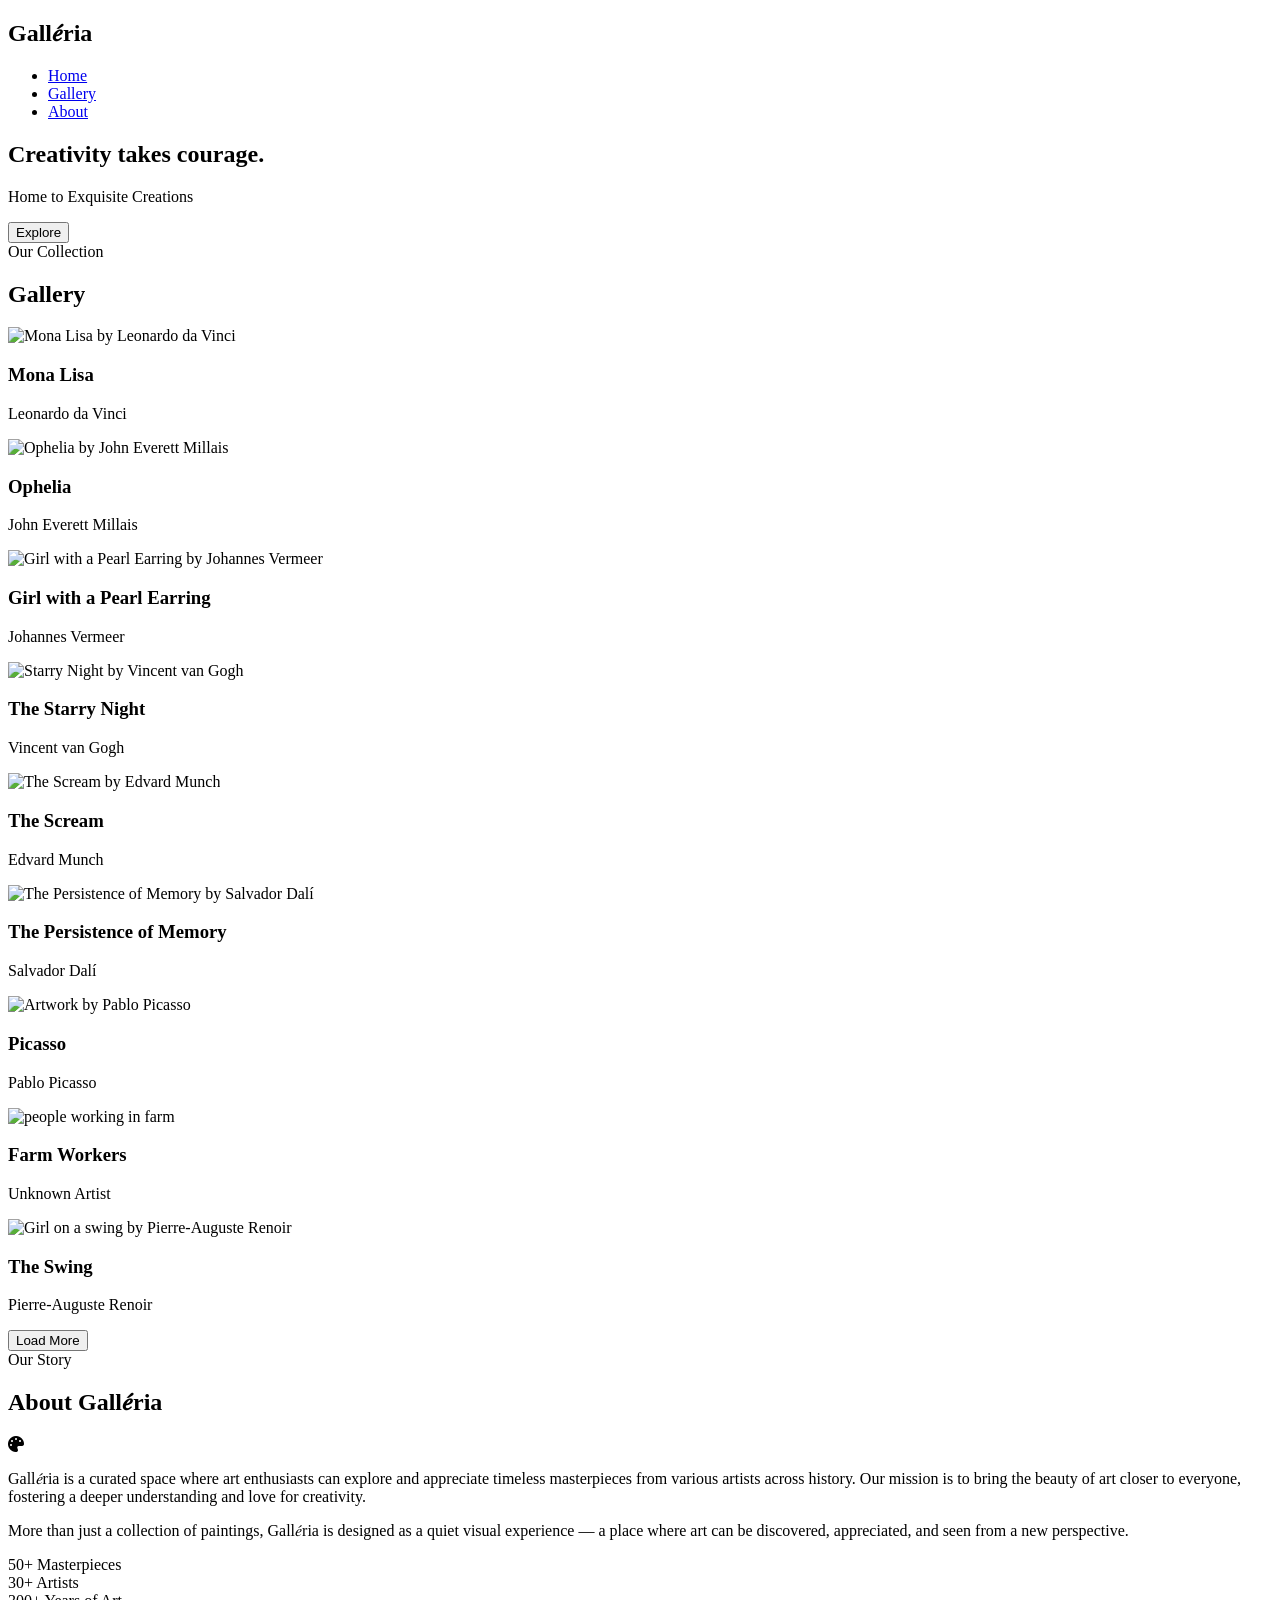
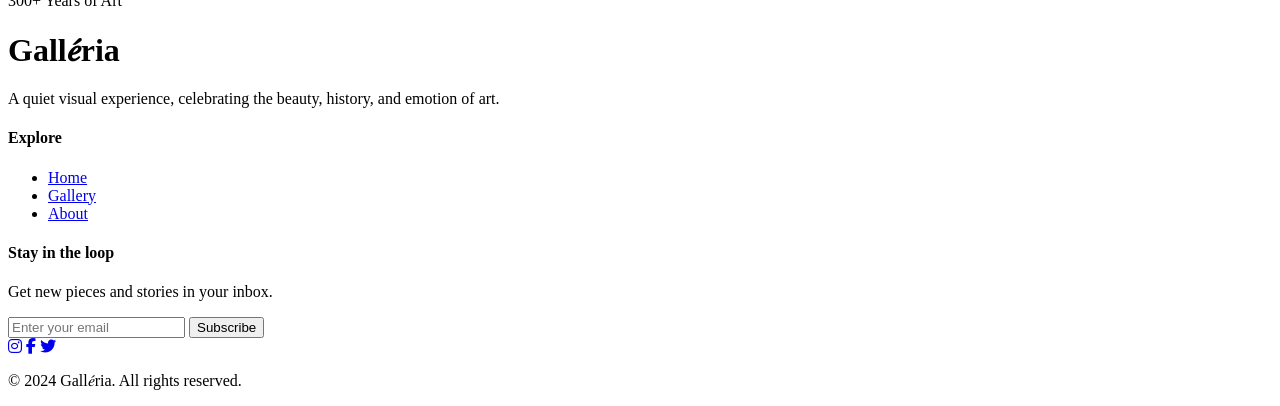
==== CodeAlpha_ImageGallery/index.html @ d137eac5 "Add initial HTML structure for image gallery" ====
<!DOCTYPE html>
<html lang="en">
<head>
  <meta charset="UTF-8">
  <meta name="viewport" content="width=device-width, initial-scale=1.0">

<link rel="preconnect" href="https://fonts.googleapis.com">
<link rel="preconnect" href="https://fonts.gstatic.com" crossorigin>
<link href="https://fonts.googleapis.com/css2?family=Coiny&family=Dancing+Script:wght@400..700&family=Playfair+Display:ital,wght@0,400..900;1,400..900&family=Poppins:ital,wght@0,100;0,200;0,300;0,400;0,500;0,600;0,700;0,800;0,900;1,100;1,200;1,300;1,400;1,500;1,600;1,700;1,800;1,900&display=swap" rel="stylesheet">

<link rel="stylesheet" href="https://cdnjs.cloudflare.com/ajax/libs/font-awesome/6.5.0/css/all.min.css">


  <link rel="stylesheet" href="image-gallery.css">
  <title>Galleria</title>
</head>
<body>
  <header>
    <nav class="navbar" id="navbar">
      <h1 class="logo">Gall𝑒́ria</h1>
      <ul>
        <li><a href="#home" class="nav-home" data-reload="true">Home</a></li>
        <li><a href="#gallery">Gallery</a></li>
        <li><a href="#about">About</a></li>
      </ul>
    </nav>
  </header>
  <section class="hero" id="home">
  <div class="hero-section">
    <h1>Creativity takes <span class="quote">courage</span>.</h1>
    <p>Home to Exquisite Creations</p>
    <button class="button-1">Explore</button>
  </div>
  </section>

 <section class="insights" id="gallery">

  <div class="gallery-heading reveal">
    <span class="about-kicker">Our Collection</span>
    <h2>Gallery</h2>
  </div>

  <!-- ROW 1  -->
  <div class="gallery-row row-one">

    <div class="box tall reveal">
      <img src="mona.jpg" alt="Mona Lisa by Leonardo da Vinci">
      <div class="overlay">
        <h3>Mona Lisa</h3>
        <p>Leonardo da Vinci</p>
      </div>
    </div>

    <div class="box wide reveal">
      <img src="Ofelia.webp" alt="Ophelia by John Everett Millais">
      <div class="overlay">
        <h3>Ophelia</h3>
        <p>John Everett Millais</p>
      </div>
    </div>

    <div class="box tall reveal">
      <img src="pearl.webp" alt="Girl with a Pearl Earring by Johannes Vermeer">
      <div class="overlay">
        <h3>Girl with a Pearl Earring</h3>
        <p>Johannes Vermeer</p>
      </div>
    </div>

  </div>


  <!-- ROW 2 -->
  <div class="gallery-row row-two">

    <div class="box wide reveal">
      <img src="starry-night.jpg" alt="Starry Night by Vincent van Gogh">
      <div class="overlay">
        <h3>The Starry Night</h3>
        <p>Vincent van Gogh</p>
      </div>
    </div>

    <div class="box tall reveal">
      <img src="scream.jpg" alt="The Scream by Edvard Munch">
      <div class="overlay">
        <h3>The Scream</h3>
        <p>Edvard Munch</p>
      </div>
    </div>

    <div class="box wide reveal">
      <img src="time.jpg" alt="The Persistence of Memory by Salvador Dalí">
      <div class="overlay">
        <h3>The Persistence of Memory</h3>
        <p>Salvador Dalí</p>
      </div>
    </div>

  </div>


  <!-- "LOAD MORE" -->
  <div class="gallery-extra" id="galleryExtra">

    <!-- ROW 3 -->
    <div class="gallery-row row-three">

      <div class="box tall reveal">
        <img src="Picasso.jpg" alt="Artwork by Pablo Picasso">
        <div class="overlay">
          <h3>Picasso</h3>
          <p>Pablo Picasso</p>
        </div>
      </div>

      <div class="box wide reveal">
        <img src="images.jpg" alt="people working in farm">
        <div class="overlay">
          <h3>Farm Workers</h3>
          <p>Unknown Artist</p>
        </div>
      </div>

      <div class="box tall reveal">
        <img src="swing.jpg" alt="Girl on a swing by Pierre-Auguste Renoir">
        <div class="overlay">
          <h3>The Swing</h3>
          <p>Pierre-Auguste Renoir</p>
        </div>
      </div>

    </div>
    <!-- Fade overlay + Load More button -->
    <div class="fade-overlay">
      <button class="load-more-btn" id="loadMoreBtn">Load More</button>
    </div>

  </div>

</section>

<section class="about" id="about">
  <div class="about-inner reveal">
    <span class="about-kicker">Our Story</span>
    <h2>About Gall𝑒́ria</h2>
    <div class="about-divider"><i class="fa-solid fa-palette"></i></div>
    <p>
      Gall𝑒́ria is a curated space where art enthusiasts can explore and appreciate
      timeless masterpieces from various artists across history. Our mission is to
      bring the beauty of art closer to everyone, fostering a deeper understanding
      and love for creativity.
    </p>
    <p>
      More than just a collection of paintings, Gall𝑒́ria is designed as a quiet
      visual experience &mdash; a place where art can be discovered, appreciated,
      and seen from a new perspective.
    </p>

    <div class="about-stats">
      <div class="stat">
        <span class="stat-number">50+</span>
        <span class="stat-label">Masterpieces</span>
      </div>
      <div class="stat">
        <span class="stat-number">30+</span>
        <span class="stat-label">Artists</span>
      </div>
      <div class="stat">
        <span class="stat-number">300+</span>
        <span class="stat-label">Years of Art</span>
      </div>
    </div>
  </div>
</section>

<footer class="site-footer">
  <div class="footer-top">

    <div class="footer-brand">
      <h1>Gall𝑒́ria</h1>
      <p>A quiet visual experience, celebrating the beauty, history, and emotion of art.</p>
    </div>

    <div class="footer-links">
      <h4>Explore</h4>
      <ul>
        <li><a href="#home" class="nav-home" data-reload="true">Home</a></li>
        <li><a href="#gallery">Gallery</a></li>
        <li><a href="#about">About</a></li>
      </ul>
    </div>

    <div class="footer-newsletter">
      <h4>Stay in the loop</h4>
      <p>Get new pieces and stories in your inbox.</p>
      <form>
        <input type="email" placeholder="Enter your email" required>
        <button type="submit" class="btn">Subscribe</button>
      </form>
      <div class="socials">
        <a href="#" aria-label="Instagram"><i class="fab fa-instagram"></i></a>
        <a href="#" aria-label="Facebook"><i class="fab fa-facebook-f"></i></a>
        <a href="#" aria-label="Twitter"><i class="fab fa-twitter"></i></a>
      </div>
    </div>

  </div>

  <div class="footer-bottom">
    <p>&copy; 2024 Gall𝑒́ria. All rights reserved.</p>
  </div>
</footer>

<script src="gallery.js"></script>
</body>
</html>
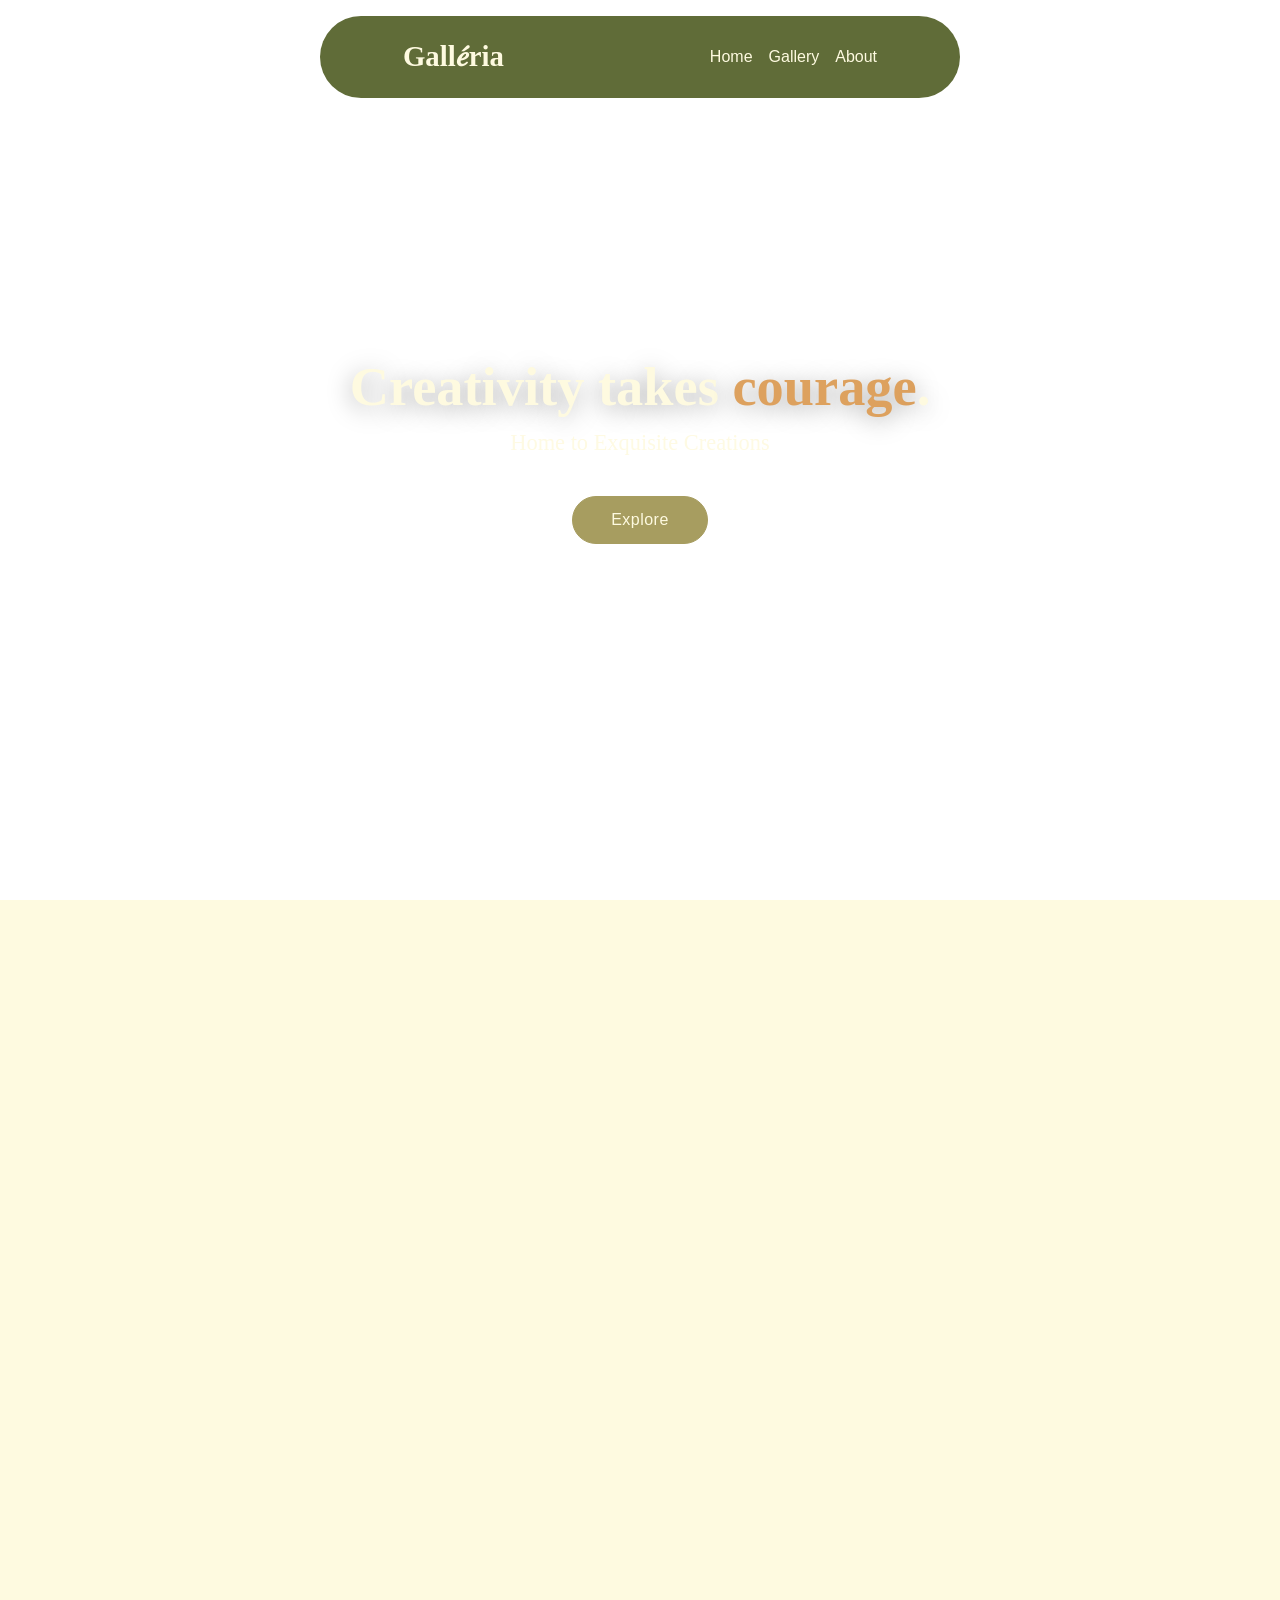
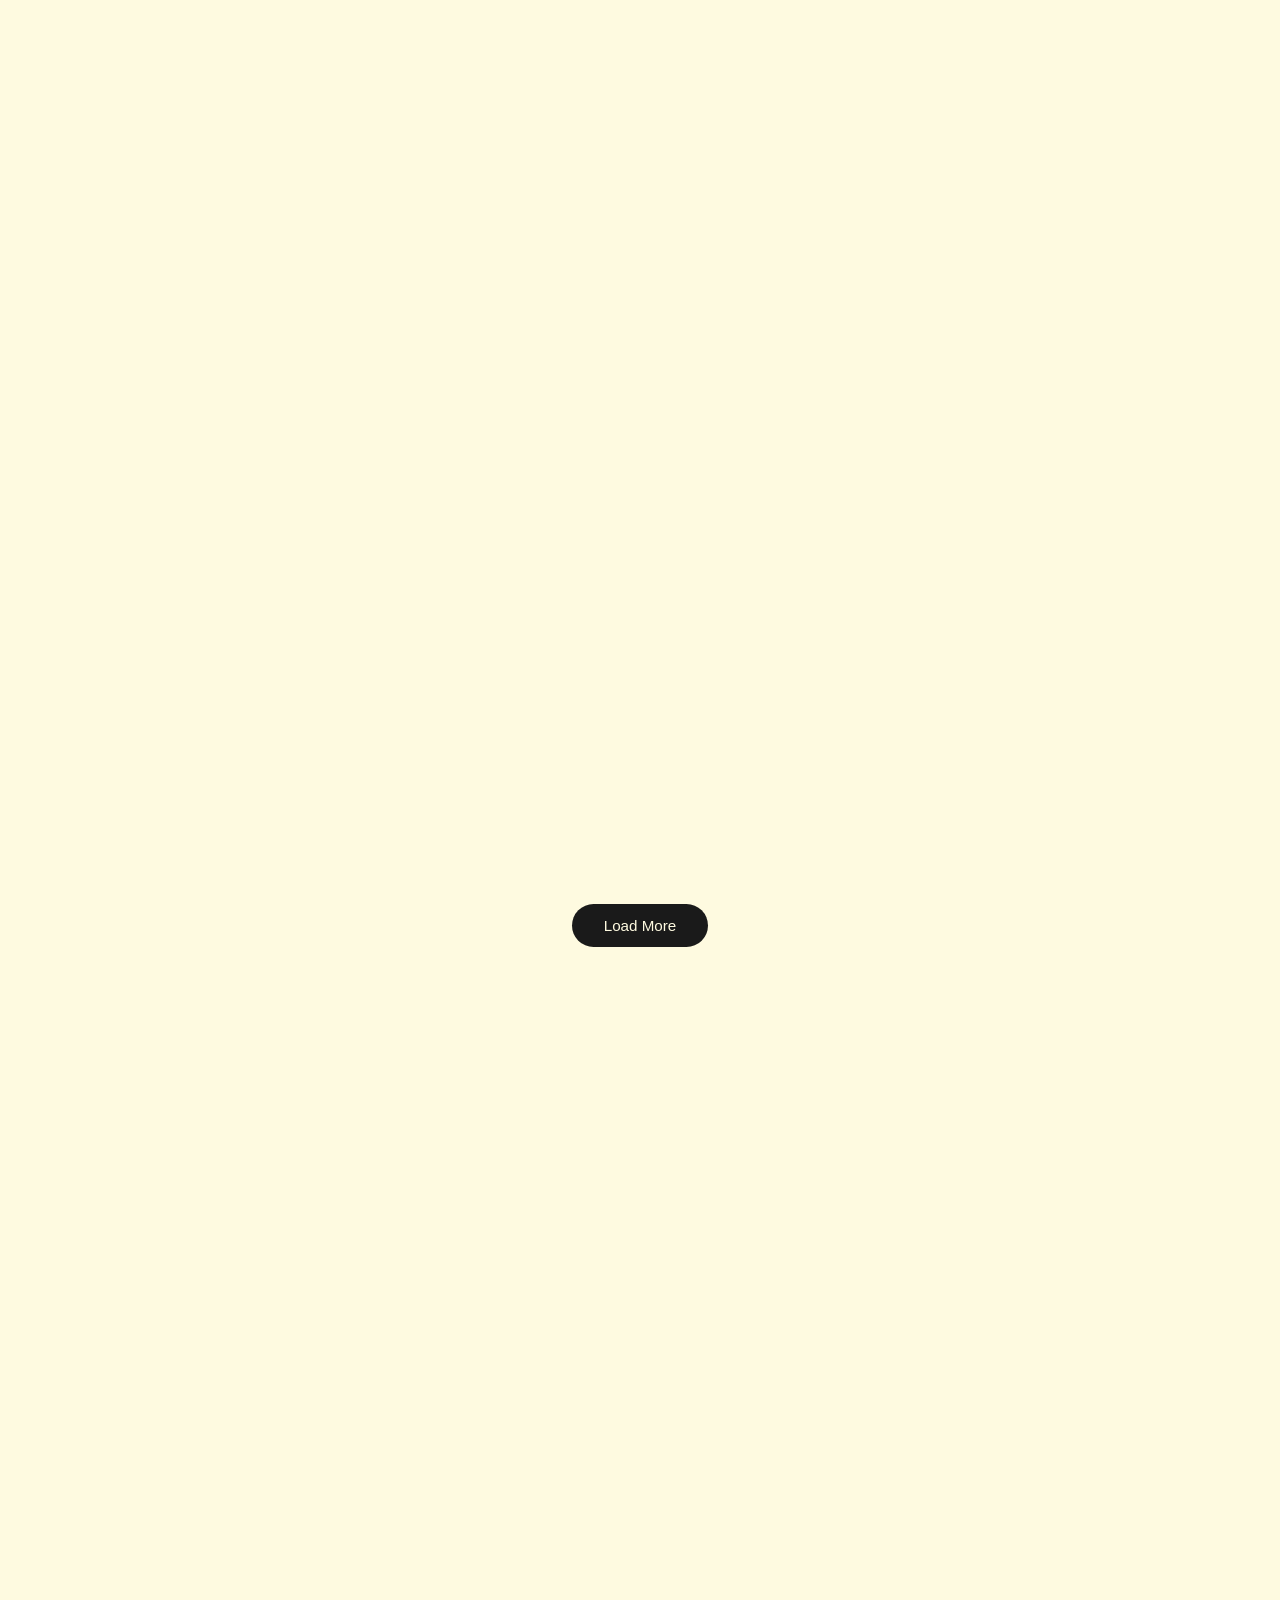
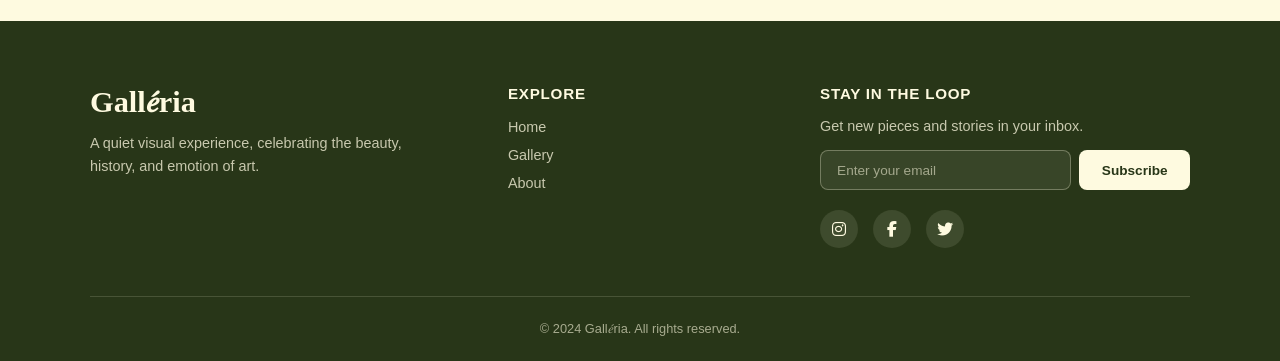
==== commit dff0923f: "Update index.html" ====
--- a/CodeAlpha_ImageGallery/index.html
+++ b/CodeAlpha_ImageGallery/index.html
@@ -11,7 +11,7 @@
 <link rel="stylesheet" href="https://cdnjs.cloudflare.com/ajax/libs/font-awesome/6.5.0/css/all.min.css">
 
 
-  <link rel="stylesheet" href="image-gallery.css">
+  <link rel="stylesheet" href="style.css">
   <title>Galleria</title>
 </head>
 <body>
--- a/CodeAlpha_ImageGallery/style.css
+++ b/CodeAlpha_ImageGallery/style.css
@@ -0,0 +1,564 @@
+html{
+  scroll-behavior: smooth;
+}
+
+body{
+  margin: 0;
+  padding:0;
+  background: url('background.jpg');
+  background-repeat: no-repeat; 
+  background-size: cover;
+  background-position: center;
+  min-height: 100vh;
+  font-family: 'Poppins', sans-serif;
+}
+
+#home,
+#gallery,
+#about{
+  scroll-margin-top: 6.5rem;
+}
+
+/* ---------- NAVBAR ---------- */
+
+.navbar{
+  position: fixed;
+  top: 0;
+  left: 0;
+  right: 0;
+  z-index: 1000;
+  display:flex;
+  justify-content:space-around;
+  margin: 1rem 20rem;
+  border-radius:5rem;
+  gap:0;
+  align-items:center;
+  background-color:#606c38;
+}
+
+.logo{
+  font-family:'Playfair Display',serif;
+  font-size:1.8rem;
+  color:#fefae0;
+}
+.navbar ul{
+  list-style:none;
+  display:flex;
+  gap:1rem;
+}
+.navbar a{
+  text-decoration: none;
+  color:#fefae0;
+  position: relative;
+  padding-bottom: 2px;
+  transition: color 0.3s;
+}
+.navbar a::before{
+  content: "";
+  position: absolute;
+  left: 0;
+  bottom: 0;
+  width: 0%;
+  height: 2px;
+  background-color: #fefae0;
+  transition: width 0.3s ease;
+}
+.navbar a:hover{
+  color:#fefae0;
+}
+.navbar a:hover::before{
+  width: 100%;
+}
+
+/* ---------- HERO ---------- */
+
+.hero{
+  min-height: 100vh;
+  display: flex;
+  align-items: center;
+  justify-content: center;
+}
+
+.hero-section{
+  display:flex;
+  flex-direction:column;
+  align-items: center;
+  text-align: center;
+  padding: 0 1.5rem;
+ }
+ .hero-section h1, .hero-section p{
+  text-align:center;
+  font-family:'Playfair Display',serif;
+ }
+ .hero-section h1{
+  margin: 0;
+  color:#fefae0;
+  font-family:"Dancing Script", cursive;
+  font-size:3.4rem;
+  text-shadow: 0 4px 24px rgba(0, 0, 0, 0.35);
+ }
+ .hero-section .quote{
+  color: #dda15e;
+ }
+ .hero-section p{
+  margin: 0.75rem 0 2.5rem;
+  font-size:1.4rem;
+  color:#fefae0;
+  opacity: 0.9;
+ }
+ button.button-1{
+  align-self: center;
+  padding: 0.9rem 2.4rem;
+  font-family: 'Poppins', sans-serif;
+  font-size: 1rem;
+  font-weight: 500;
+  letter-spacing: 0.03em;
+  background-color: transparent;
+  color:#fefae0;
+  border: 1.5px solid #a79d60;
+  background-color:#a79d60;
+  border-radius:3rem;
+  cursor: pointer;
+  transition: background-color 0.3s ease, color 0.3s ease, transform 0.3s ease, box-shadow 0.3s ease;
+ }
+ button.button-1:hover{
+  background-color:#fefae0;
+  color:#283618;
+  transform: translateY(-3px);
+  box-shadow: 0 12px 24px rgba(0, 0, 0, 0.25);
+  cursor:pointer;
+ }
+ button.button-1:active{
+  transform: translateY(-1px);
+ }
+
+.insights {
+  background-color: #fefae0;
+  padding: 8rem 2rem 2rem;
+}
+
+.gallery-heading{
+  text-align: center;
+  margin-bottom: 3rem;
+}
+
+.gallery-heading .about-kicker{
+  display: block;
+}
+
+.gallery-heading h2{
+  font-family: 'Playfair Display', serif;
+  font-size: 2.4rem;
+  color: #283618;
+  margin: 0.5rem 0 0;
+}
+
+.gallery-row {
+  display: grid;
+  gap: 1rem;
+  margin-bottom: 1rem;
+}
+
+.row-one {
+  grid-template-columns: 1fr 2fr 1fr;
+  align-items: end;   
+}
+
+.row-two {
+  grid-template-columns: 2fr 1fr 2fr;
+  align-items: start; 
+}
+
+.row-three {
+  grid-template-columns: 1fr 2fr 1fr; 
+}
+
+.box {
+  position: relative;
+  overflow: hidden;
+  border-radius: 1rem;
+}
+
+.tall {
+  height: 550px;
+}
+
+.wide {
+  height: 350px;
+}
+
+.box img {
+  width: 100%;
+  height: 100%;
+  display: block;
+  object-fit: cover;
+  border-radius: 1rem;
+  transition: transform 0.4s ease;
+}
+
+.box:hover img {
+  transform: scale(1.05);
+}
+
+.overlay {
+  position: absolute;
+  left: 0;
+  right: 0;
+  bottom: 0;
+  padding: 2rem 1.5rem 1.5rem;
+  background: linear-gradient(
+    transparent,
+    rgba(0, 0, 0, 0.8)
+  );
+
+  color: white;
+  opacity: 0;
+  transform: translateY(20px);
+  transition: all 0.4s ease;
+}
+
+/* Show overlay when hovering */
+.box:hover .overlay {
+  opacity: 1;
+  transform: translateY(0);
+}
+
+/* Text */
+.overlay h3 {
+  margin: 0 0 0.3rem;
+  font-size: 1.2rem;
+  font-weight: 500;
+}
+
+.overlay p {
+  margin: 0;
+  font-size: 0.9rem;
+  opacity: 0.8;
+}
+
+/* ---------- LOAD MORE / FADE REVEAL ---------- */
+
+.gallery-extra {
+  position: relative;
+  max-height: 300px;     
+  overflow: hidden;    
+  transition: max-height 0.7s ease;
+}
+
+.gallery-extra.expanded {
+  overflow: visible;
+}
+
+.fade-overlay {
+  position: absolute;
+  left: 0;
+  right: 0;
+  bottom: 0;
+  height: 300px;
+  display: flex;
+  align-items: flex-end;
+  justify-content: center;
+  padding-bottom: 2rem;
+  background: linear-gradient(
+    to bottom,
+    rgba(254, 250, 224, 0) 0%,
+    rgba(254, 250, 224, 0.85) 55%,
+    #fefae0 90%
+  );
+  transition: opacity 0.5s ease;
+  pointer-events: auto;
+}
+
+.gallery-extra.expanded .fade-overlay {
+  opacity: 0;
+  pointer-events: none; 
+}
+
+.load-more-btn {
+  padding: 0.8rem 2rem;
+  border: none;
+  border-radius: 2rem;
+  background-color: #1a1a1a;
+  color: #fefae0;
+  font-size: 0.95rem;
+  cursor: pointer;
+  transition: transform 0.3s ease, background-color 0.3s ease;
+}
+
+.load-more-btn:hover {
+  background-color: #333;
+  transform: translateY(-2px);
+}
+
+/* ---------- ON-SCROLL FADE REVEAL ---------- */
+.reveal{
+  opacity: 0;
+  transform: translateY(40px);
+  transition: opacity 0.8s ease, transform 0.8s ease;
+}
+
+.reveal.is-visible{
+  opacity: 1;
+  transform: translateY(0);
+}
+
+.gallery-row .reveal:nth-child(1){ transition-delay: 0s; }
+.gallery-row .reveal:nth-child(2){ transition-delay: 0.12s; }
+.gallery-row .reveal:nth-child(3){ transition-delay: 0.24s; }
+
+@media (prefers-reduced-motion: reduce){
+  .reveal{
+    opacity: 1;
+    transform: none;
+    transition: none;
+  }
+}
+
+/* ---------- ABOUT ---------- */
+
+.about {
+  background-color: #fefae0;
+  padding: 2rem 2rem 6rem;
+}
+
+.about-inner {
+  max-width: 780px;
+  margin: 0 auto;
+  text-align: center;
+}
+
+.about-kicker {
+  display: inline-block;
+  font-family: 'Poppins', sans-serif;
+  font-size: 0.8rem;
+  letter-spacing: 0.25em;
+  text-transform: uppercase;
+  color: #606c38;
+  font-weight: 600;
+  margin-bottom: 0.75rem;
+}
+
+.about-inner h2 {
+  font-family: 'Playfair Display', serif;
+  font-size: 2.4rem;
+  color: #283618;
+  margin: 0;
+}
+
+.about-divider {
+  margin: 1.25rem auto 1.75rem;
+  width: 3rem;
+  height: 3rem;
+  display: flex;
+  align-items: center;
+  justify-content: center;
+  border-radius: 50%;
+  background-color: #606c38;
+  color: #fefae0;
+  font-size: 1rem;
+}
+
+.about-inner p {
+  font-family: 'Poppins', sans-serif;
+  font-size: 1.05rem;
+  line-height: 1.85;
+  color: #3a3a2e;
+  margin: 0 0 1.25rem;
+}
+
+.about-stats {
+  display: flex;
+  justify-content: center;
+  gap: 3rem;
+  margin-top: 2.5rem;
+  padding-top: 2.5rem;
+  border-top: 1px solid rgba(96, 108, 56, 0.25);
+}
+
+.stat {
+  display: flex;
+  flex-direction: column;
+  align-items: center;
+}
+
+.stat-number {
+  font-family: 'Playfair Display', serif;
+  font-size: 2rem;
+  color: #606c38;
+  font-weight: 700;
+}
+
+.stat-label {
+  font-family: 'Poppins', sans-serif;
+  font-size: 0.85rem;
+  color: #3a3a2e;
+  opacity: 0.75;
+  letter-spacing: 0.04em;
+  text-transform: uppercase;
+  margin-top: 0.25rem;
+}
+
+/* ---------- FOOTER ---------- */
+
+.site-footer {
+  background-color: #283618;
+  color: #fefae0;
+  padding: 4rem 2rem 0;
+}
+
+.footer-top {
+  max-width: 1100px;
+  margin: 0 auto;
+  display: grid;
+  grid-template-columns: 1.4fr 1fr 1.4fr;
+  gap: 3rem;
+  padding-bottom: 3rem;
+  border-bottom: 1px solid rgba(254, 250, 224, 0.15);
+}
+
+.footer-brand h1 {
+  font-family: 'Playfair Display', serif;
+  font-size: 1.9rem;
+  margin: 0 0 0.75rem;
+}
+
+.footer-brand p {
+  font-family: 'Poppins', sans-serif;
+  font-size: 0.9rem;
+  line-height: 1.6;
+  color: rgba(254, 250, 224, 0.75);
+  margin: 0;
+  max-width: 320px;
+}
+
+.footer-links h4,
+.footer-newsletter h4 {
+  font-family: 'Poppins', sans-serif;
+  font-size: 0.95rem;
+  letter-spacing: 0.05em;
+  text-transform: uppercase;
+  margin: 0 0 1rem;
+  color: #fefae0;
+}
+
+.footer-links ul {
+  list-style: none;
+  margin: 0;
+  padding: 0;
+  display: flex;
+  flex-direction: column;
+  gap: 0.6rem;
+}
+
+.footer-links a {
+  color: rgba(254, 250, 224, 0.75);
+  text-decoration: none;
+  font-family: 'Poppins', sans-serif;
+  font-size: 0.9rem;
+  transition: color 0.3s ease;
+}
+
+.footer-links a:hover {
+  color: #fefae0;
+  text-decoration: underline;
+}
+
+.footer-newsletter p {
+  font-family: 'Poppins', sans-serif;
+  font-size: 0.9rem;
+  color: rgba(254, 250, 224, 0.75);
+  margin: 0 0 1rem;
+}
+
+.footer-newsletter form {
+  display: flex;
+  gap: 0.5rem;
+  margin-bottom: 1.25rem;
+}
+
+.footer-newsletter input[type="email"] {
+  flex: 1;
+  padding: 0.7rem 1rem;
+  border: 1px solid rgba(254, 250, 224, 0.3);
+  border-radius: 0.5rem;
+  background-color: rgba(254, 250, 224, 0.08);
+  color: #fefae0;
+  font-family: 'Poppins', sans-serif;
+  font-size: 0.85rem;
+  outline: none;
+  transition: border-color 0.3s ease;
+}
+
+.footer-newsletter input[type="email"]::placeholder {
+  color: rgba(254, 250, 224, 0.55);
+}
+
+.footer-newsletter input[type="email"]:focus {
+  border-color: #fefae0;
+}
+
+.footer-newsletter .btn {
+  padding: 0.7rem 1.4rem;
+  border: none;
+  border-radius: 0.5rem;
+  background-color: #fefae0;
+  color: #283618;
+  font-family: 'Poppins', sans-serif;
+  font-size: 0.85rem;
+  font-weight: 600;
+  cursor: pointer;
+  transition: background-color 0.3s ease, transform 0.3s ease;
+  white-space: nowrap;
+}
+
+.footer-newsletter .btn:hover {
+  background-color: #ffffff;
+  transform: translateY(-2px);
+}
+
+.socials {
+  display: flex;
+  gap: 0.9rem;
+}
+
+.socials a {
+  display: flex;
+  align-items: center;
+  justify-content: center;
+  width: 2.4rem;
+  height: 2.4rem;
+  border-radius: 50%;
+  background-color: rgba(254, 250, 224, 0.1);
+  color: #fefae0;
+  text-decoration: none;
+  transition: background-color 0.3s ease, transform 0.3s ease;
+}
+
+.socials a:hover {
+  background-color: #606c38;
+  transform: translateY(-3px);
+}
+
+.footer-bottom {
+  max-width: 1100px;
+  margin: 0 auto;
+  padding: 1.5rem 0;
+  text-align: center;
+}
+
+.footer-bottom p {
+  font-family: 'Poppins', sans-serif;
+  font-size: 0.8rem;
+  color: rgba(254, 250, 224, 0.6);
+  margin: 0;
+}
+
+@media (max-width: 800px) {
+  .footer-top {
+    grid-template-columns: 1fr;
+    gap: 2.25rem;
+  }
+  .about-stats {
+    gap: 1.75rem;
+  }
+}
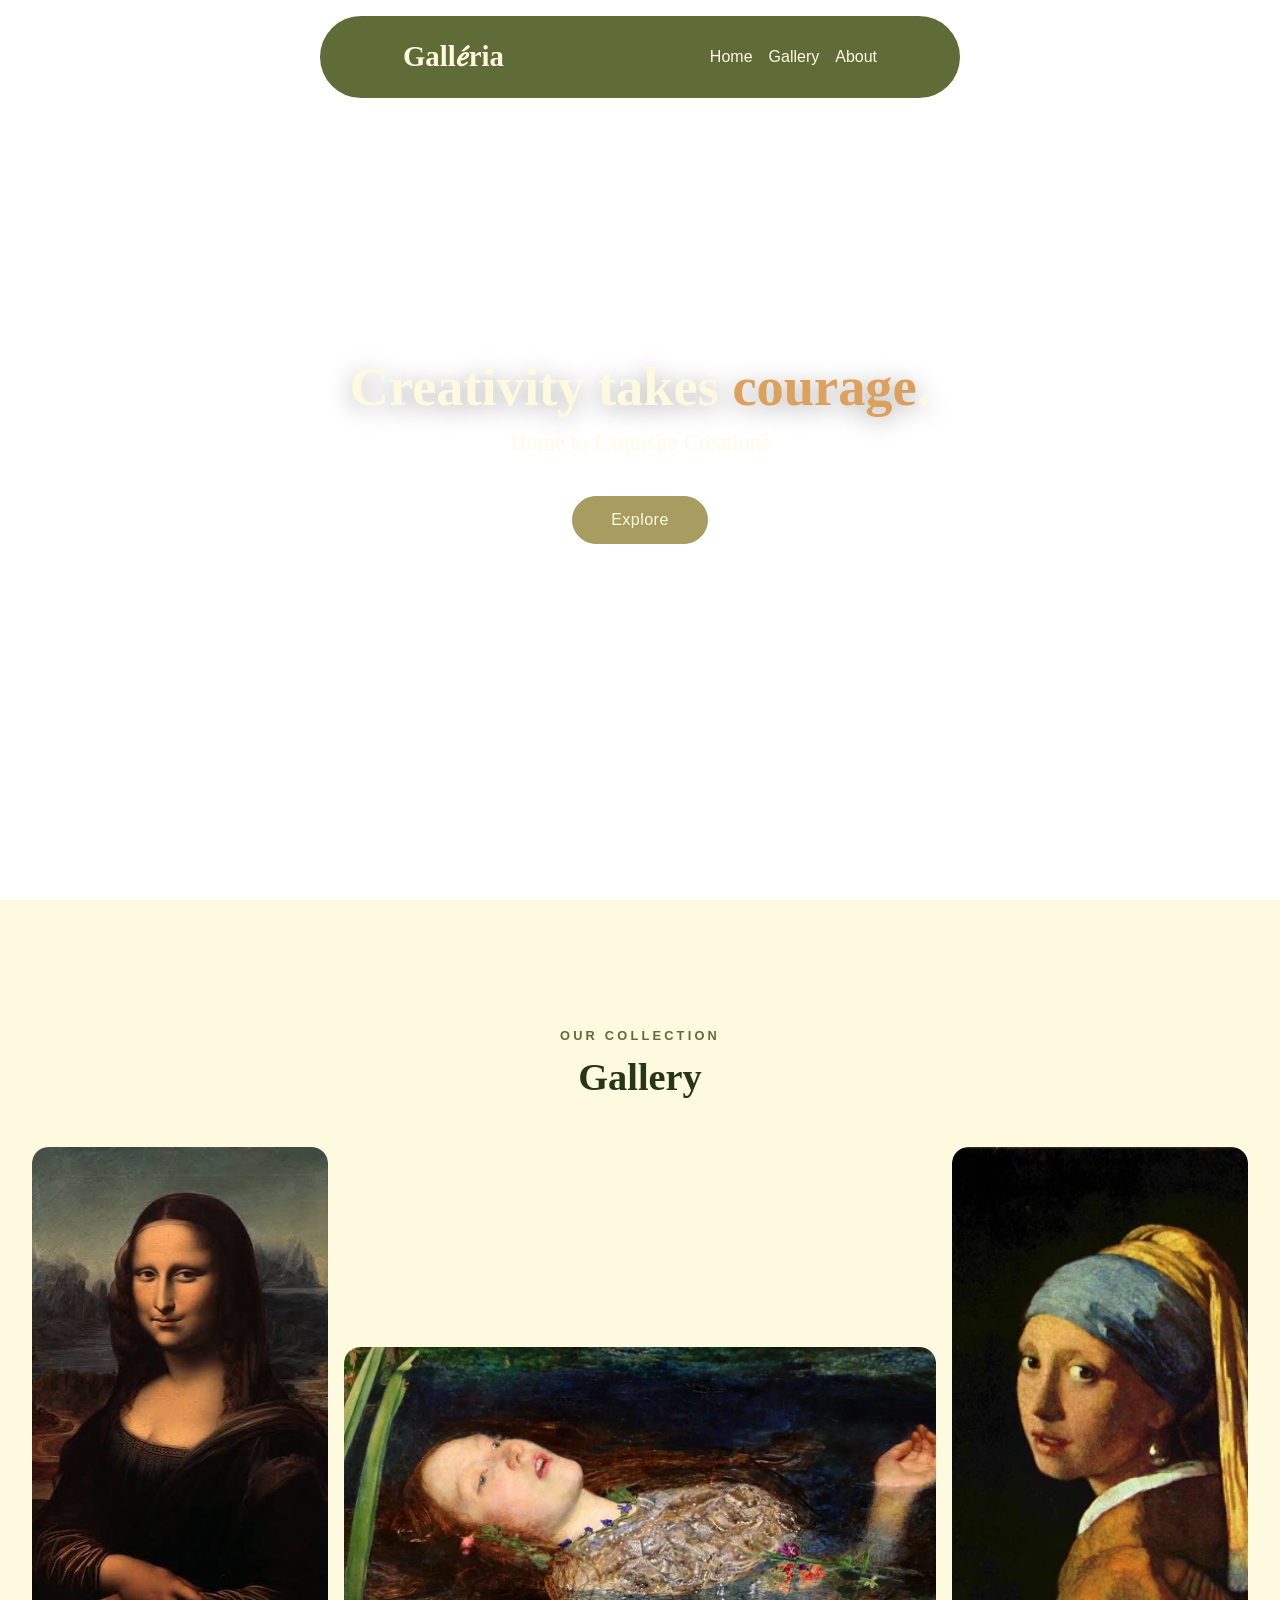
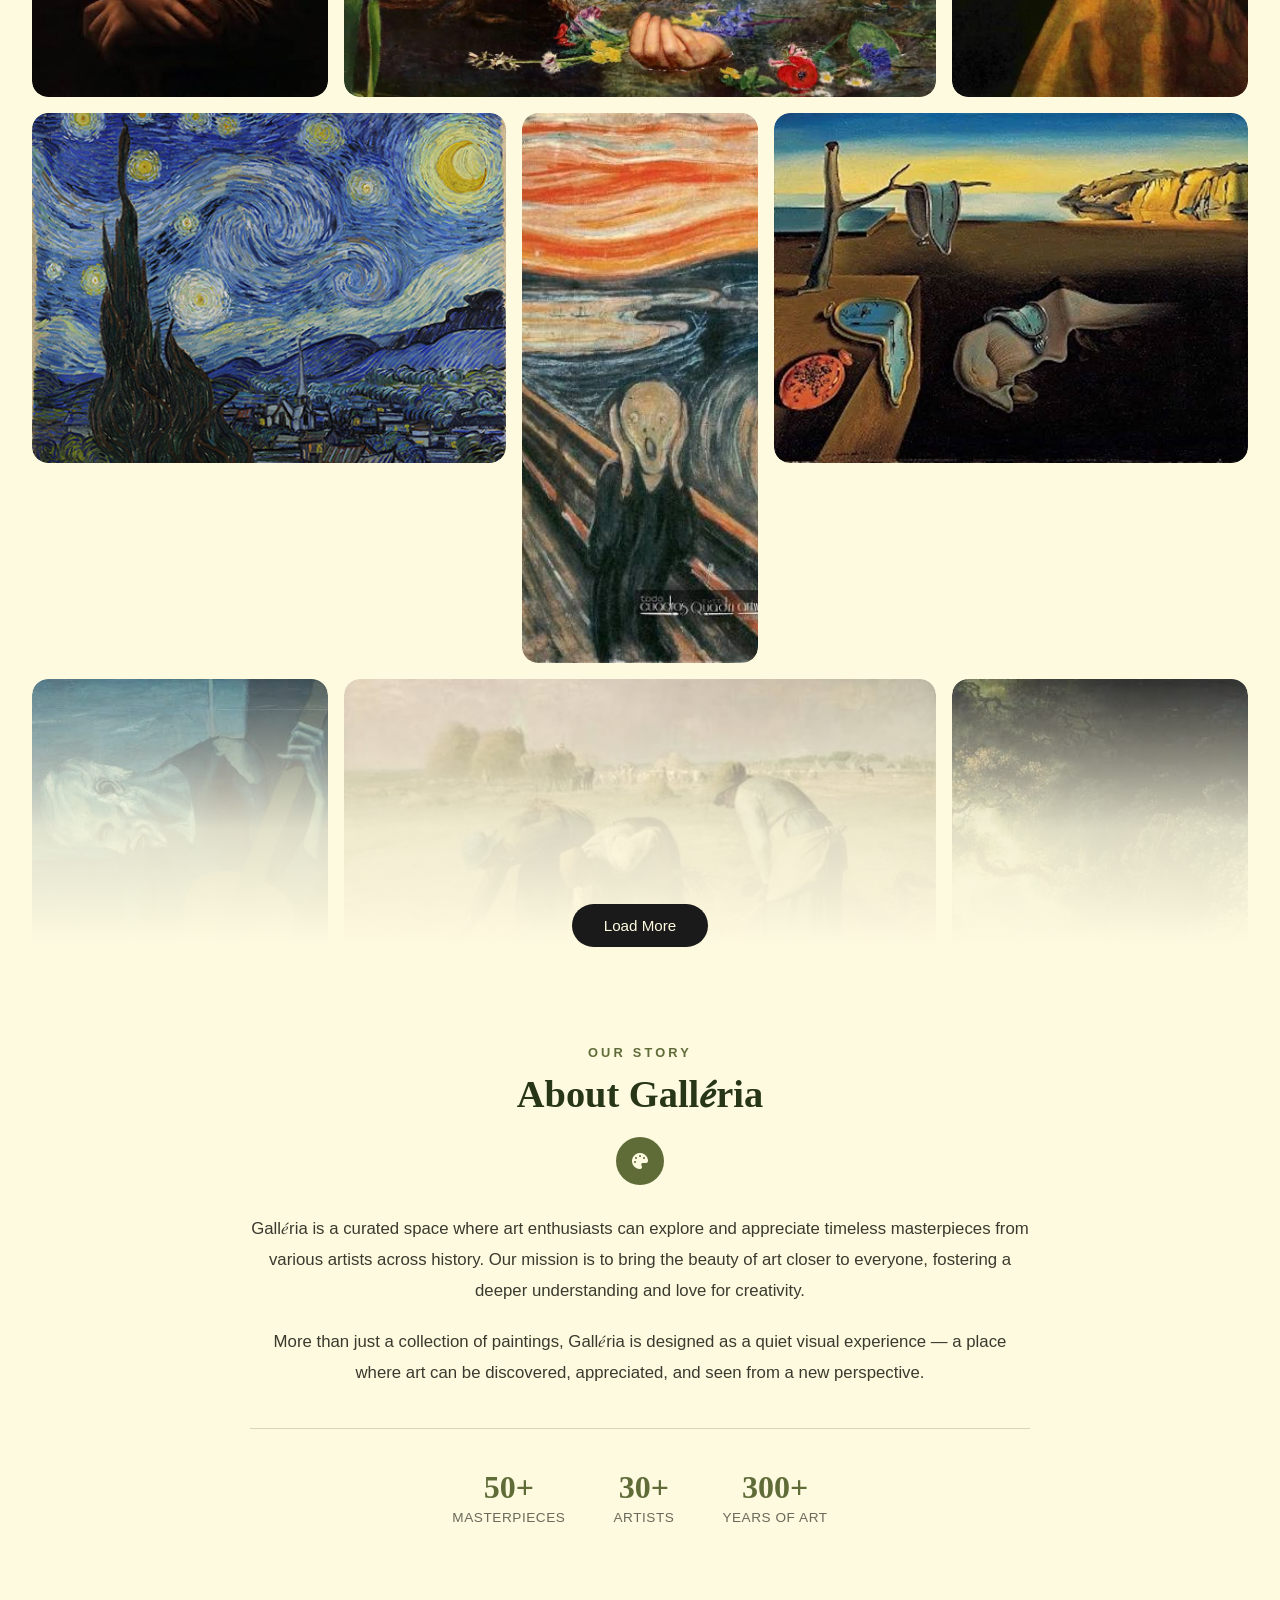
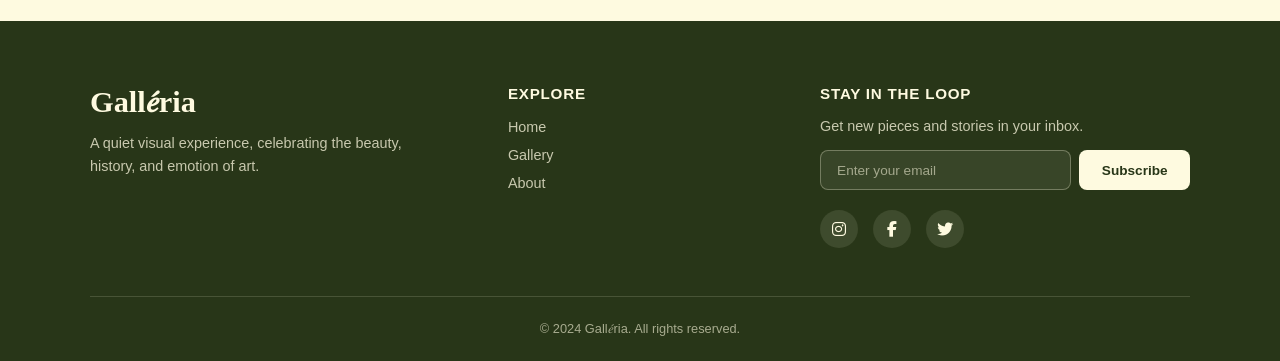
==== commit 6aac500b: "Replace gallery.js script with script.js" ====
--- a/CodeAlpha_ImageGallery/index.html
+++ b/CodeAlpha_ImageGallery/index.html
@@ -212,6 +212,6 @@
   </div>
 </footer>
 
-<script src="gallery.js"></script>
+<script src="script.js"></script>
 </body>
 </html>
